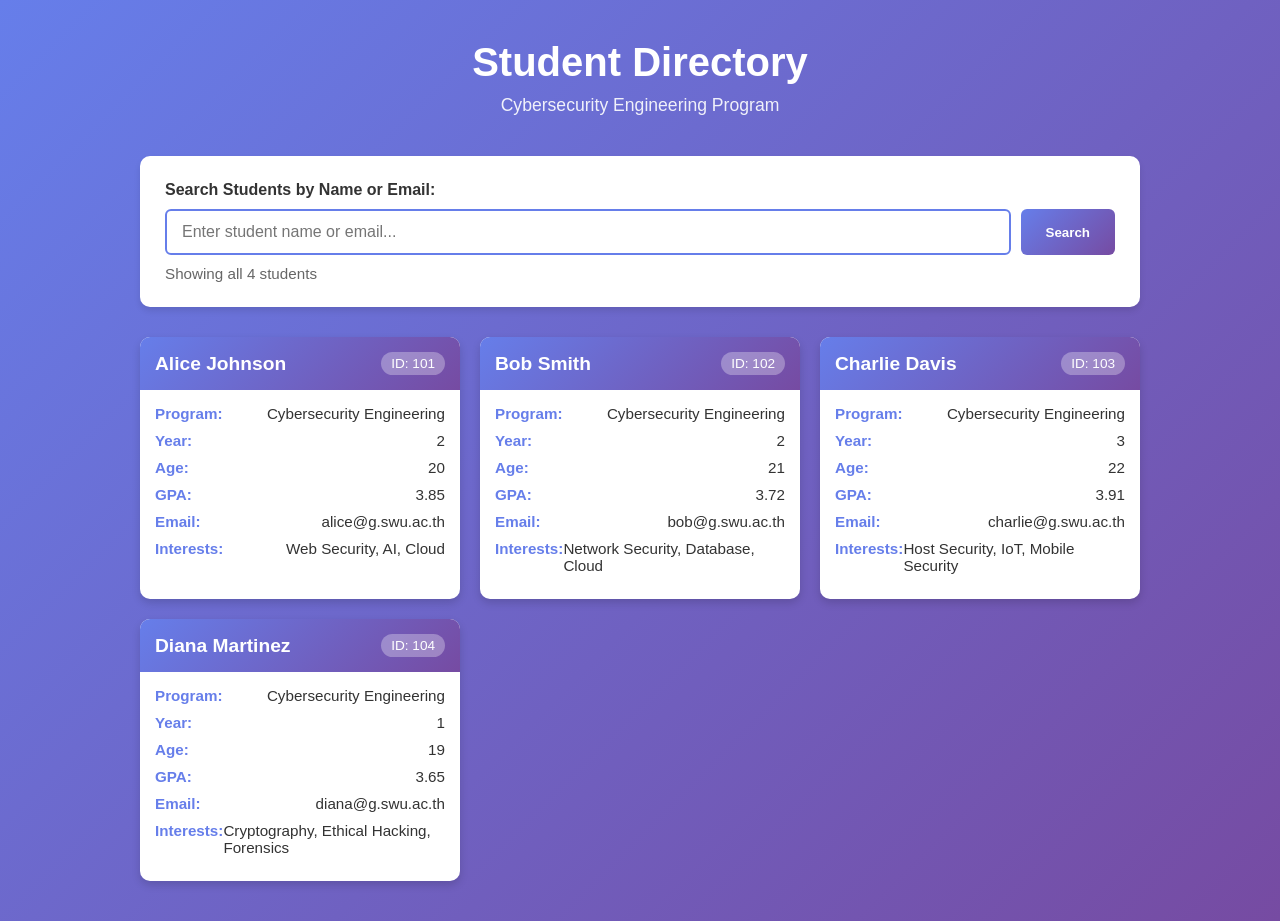
==== 04-fetch/index.html @ ad2e21a6 "initial commit" ====
<!doctype html>
<html lang="en">
  <head>
    <meta charset="UTF-8" />
    <meta name="viewport" content="width=device-width, initial-scale=1.0" />
    <title>Student Directory</title>
    <link rel="stylesheet" href="style.css" />
  </head>
  <body>
    <div class="container">
      <header>
        <h1>Student Directory</h1>
        <p class="subtitle">Cybersecurity Engineering Program</p>
      </header>

      <div class="search-section">
        <label for="search-input">Search Students by Name or Email:</label>
        <div class="search-box">
          <input
            type="text"
            id="search-input"
            placeholder="Enter student name or email..."
            autocomplete="off"
          />
          <button id="search-btn">Search</button>
        </div>
        <div class="results-info">
          <span id="results-count"></span>
        </div>
      </div>

      <div id="error-container"></div>
      <div id="loading" class="loading">Loading student data...</div>
      <div id="students-container" class="students-list"></div>
      <div id="no-results" class="no-results" style="display: none">
        No students found matching your search.
      </div>
    </div>

    <script src="js/main.js"></script>
  </body>
</html>
---- 04-fetch/style.css ----
* {
          margin: 0;
          padding: 0;
          box-sizing: border-box;
      }

      body {
          font-family: "Segoe UI", Tahoma, Geneva, Verdana, sans-serif;
          background: linear-gradient(135deg, #667eea 0%, #764ba2 100%);
          min-height: 100vh;
          padding: 40px 20px;
      }

      .container {
          max-width: 1000px;
          margin: 0 auto;
      }

      header {
          text-align: center;
          color: white;
          margin-bottom: 40px;
      }

      h1 {
          font-size: 2.5em;
          margin-bottom: 10px;
      }

      .subtitle {
          font-size: 1.1em;
          opacity: 0.9;
      }

      .search-section {
          background: white;
          padding: 25px;
          border-radius: 10px;
          margin-bottom: 30px;
          box-shadow: 0 4px 6px rgba(0, 0, 0, 0.1);
      }

      .search-section label {
          display: block;
          font-weight: 600;
          color: #333;
          margin-bottom: 10px;
          font-size: 1em;
      }

      .search-box {
          display: flex;
          gap: 10px;
      }

      .search-box input {
          flex: 1;
          padding: 12px 15px;
          border: 2px solid #667eea;
          border-radius: 6px;
          font-size: 1em;
          transition: border-color 0.3s ease;
      }

      .search-box input:focus {
          outline: none;
          border-color: #764ba2;
          box-shadow: 0 0 5px rgba(118, 75, 162, 0.3);
      }

      .search-box button {
          padding: 12px 25px;
          background: linear-gradient(135deg, #667eea 0%, #764ba2 100%);
          color: white;
          border: none;
          border-radius: 6px;
          font-weight: 600;
          cursor: pointer;
          transition:
              transform 0.3s ease,
              box-shadow 0.3s ease;
      }

      .search-box button:hover {
          transform: translateY(-2px);
          box-shadow: 0 4px 12px rgba(102, 126, 234, 0.4);
      }

      .results-info {
          color: #666;
          font-size: 0.95em;
          margin-top: 10px;
      }

      .loading {
          text-align: center;
          color: white;
          font-size: 1.2em;
          padding: 40px;
      }

      .error {
          background: #ffebee;
          color: #c62828;
          padding: 20px;
          border-radius: 8px;
          margin-bottom: 20px;
          border-left: 4px solid #c62828;
      }

      .students-list {
          display: grid;
          grid-template-columns: repeat(auto-fill, minmax(300px, 1fr));
          gap: 20px;
      }

      .student-item {
          background: white;
          border-radius: 10px;
          overflow: hidden;
          box-shadow: 0 4px 8px rgba(0, 0, 0, 0.15);
          transition:
              transform 0.3s ease,
              box-shadow 0.3s ease;
          cursor: pointer;
      }

      .student-item:hover {
          transform: translateY(-8px);
          box-shadow: 0 12px 20px rgba(0, 0, 0, 0.25);
      }

      .student-header {
          background: linear-gradient(135deg, #667eea 0%, #764ba2 100%);
          color: white;
          padding: 15px;
          display: flex;
          justify-content: space-between;
          align-items: center;
      }

      .student-name {
          font-size: 1.2em;
          font-weight: 600;
          margin: 0;
      }

      .student-id {
          background: rgba(255, 255, 255, 0.3);
          padding: 4px 10px;
          border-radius: 15px;
          font-size: 0.85em;
      }

      .student-body {
          padding: 15px;
      }

      .info-row {
          display: flex;
          justify-content: space-between;
          margin-bottom: 10px;
          font-size: 0.95em;
      }

      .info-label {
          font-weight: 600;
          color: #667eea;
      }

      .info-value {
          color: #333;
      }

      .no-results {
          text-align: center;
          background: white;
          padding: 40px;
          border-radius: 10px;
          color: #999;
          font-size: 1.1em;
      }

      .highlight {
          background: #fff3e0;
          padding: 2px 4px;
          border-radius: 2px;
          font-weight: 600;
          color: #e65100;
      }

      @media (max-width: 768px) {
          h1 {
              font-size: 1.8em;
          }

          .search-box {
              flex-direction: column;
          }

          .search-box button {
              width: 100%;
          }

          .students-list {
              grid-template-columns: 1fr;
          }
      }
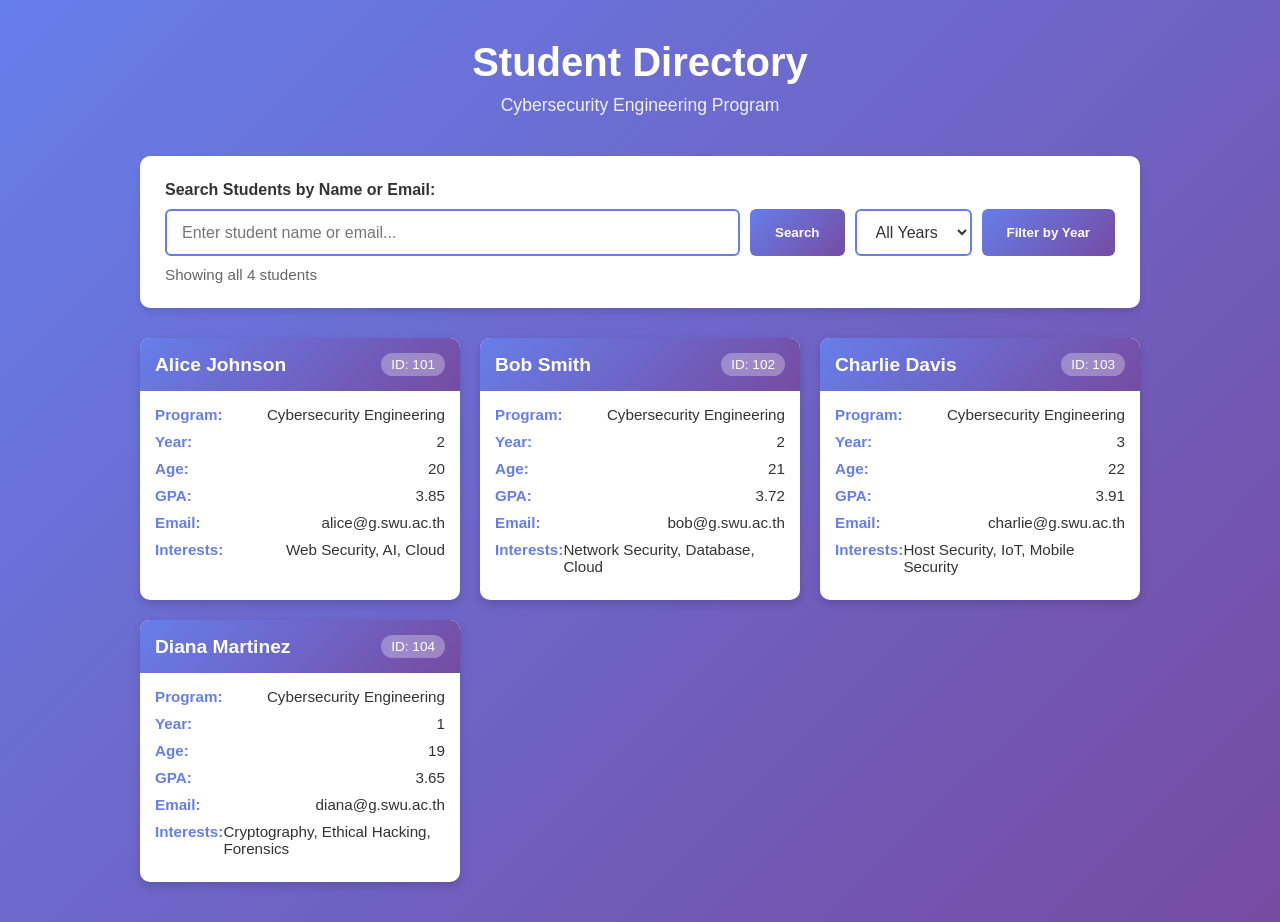
==== commit 489ff5dc: "Add filter by year." ====
--- a/04-fetch/index.html
+++ b/04-fetch/index.html
@@ -23,6 +23,13 @@
             autocomplete="off"
           />
           <button id="search-btn">Search</button>
+          <select id="year-filter" aria-label="Filter students by year">
+            <option value="">All Years</option>
+            <option value="1">Year 1</option>
+            <option value="2">Year 2</option>
+            <option value="3">Year 3</option>
+          </select>
+          <button id="year-filter-btn">Filter by Year</button>
         </div>
         <div class="results-info">
           <span id="results-count"></span>
--- a/04-fetch/style.css
+++ b/04-fetch/style.css
@@ -68,6 +68,15 @@
           box-shadow: 0 0 5px rgba(118, 75, 162, 0.3);
       }
 
+      .search-box select {
+          padding: 12px 15px;
+          border: 2px solid #667eea;
+          border-radius: 6px;
+          background: white;
+          font-size: 1em;
+          color: #333;
+      }
+
       .search-box button {
           padding: 12px 25px;
           background: linear-gradient(135deg, #667eea 0%, #764ba2 100%);
